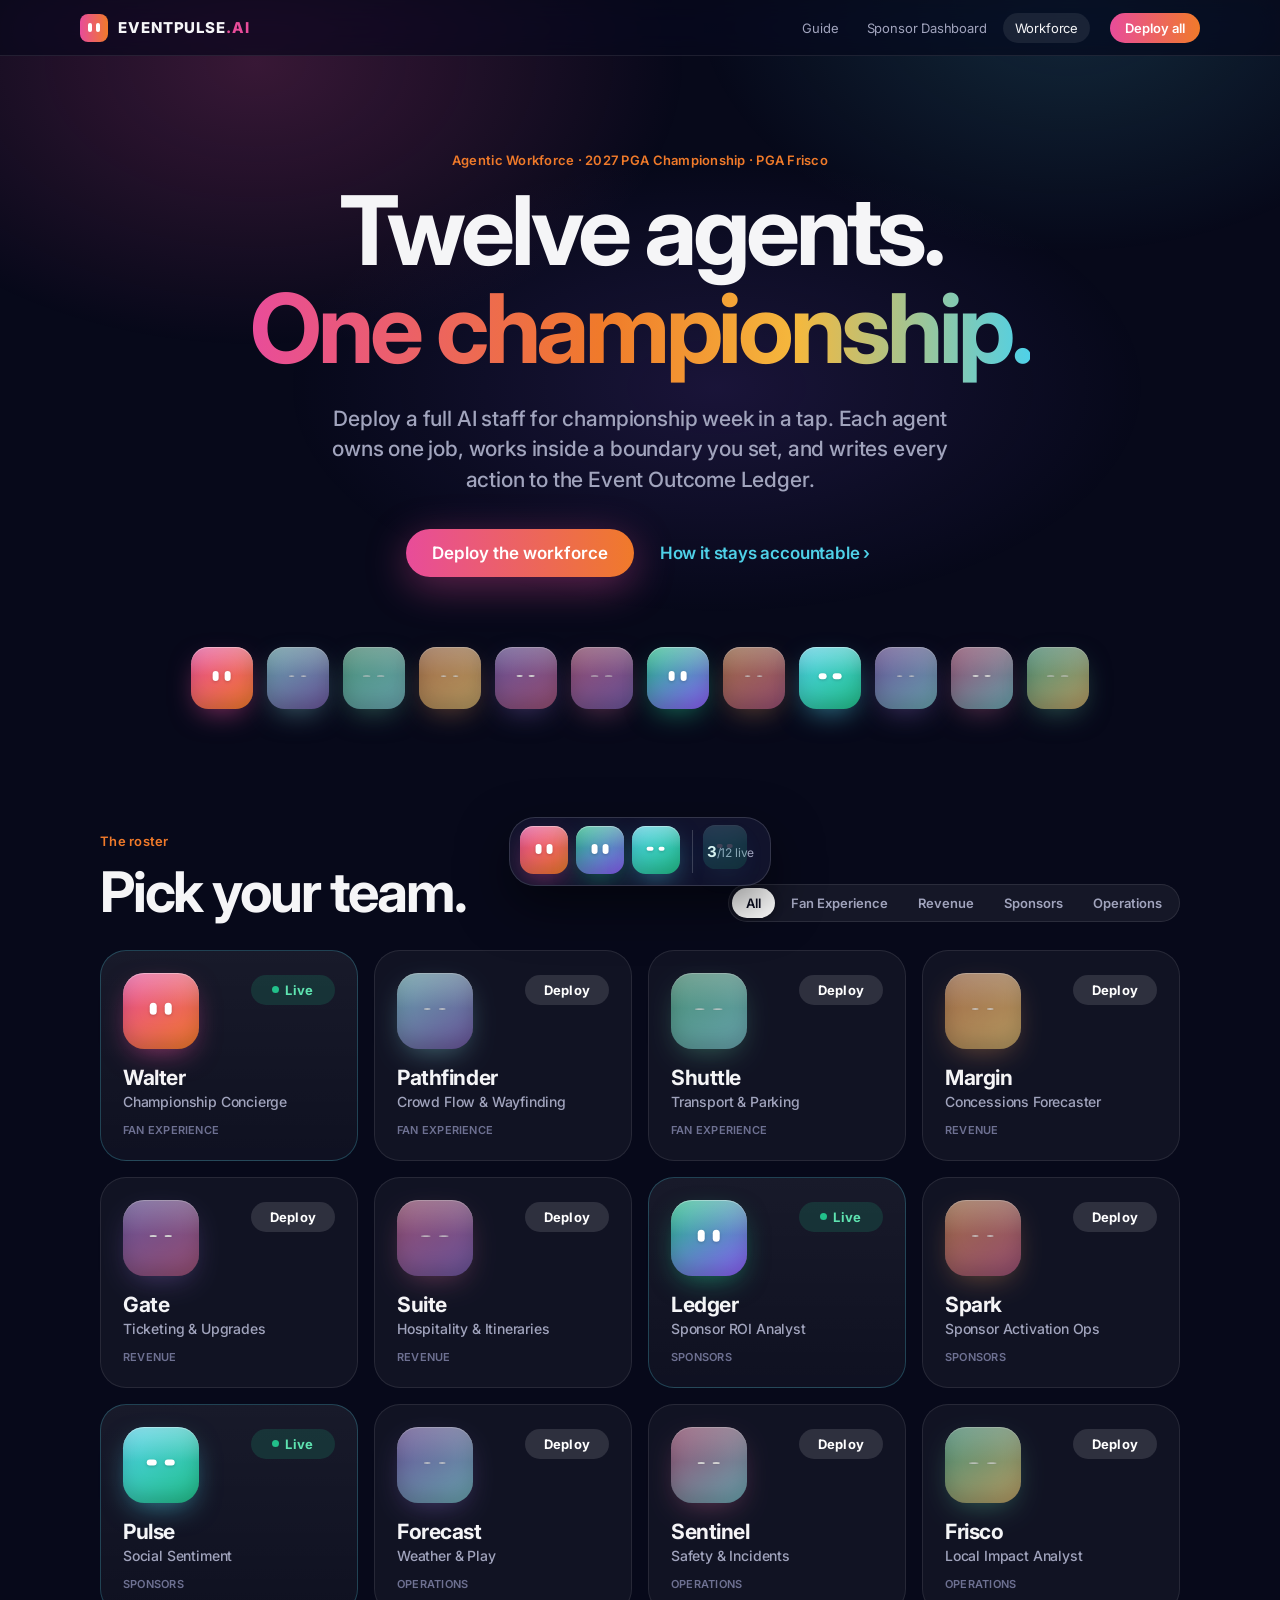
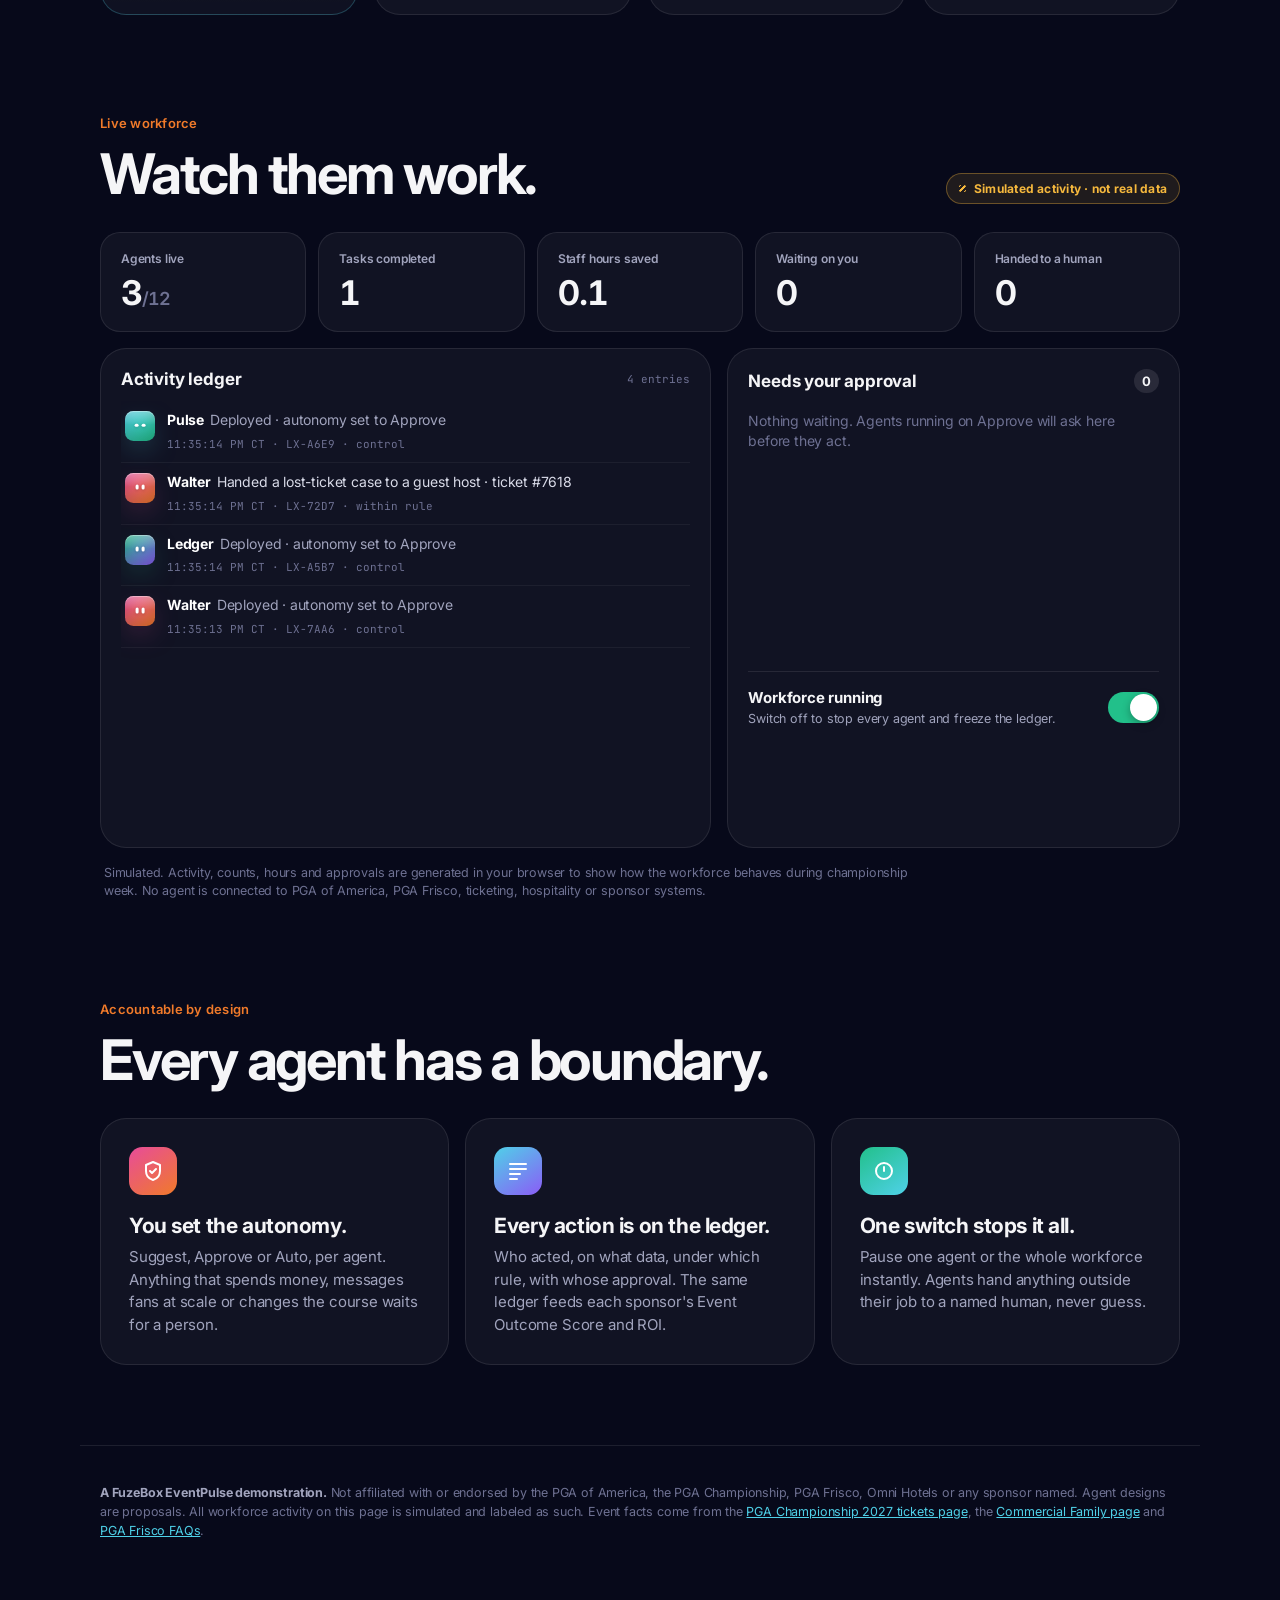
==== agents/index.html @ fa2bafbe "Add Agentic Workforce page: deployable squircle agents, live ledger, approvals and kill switch Co-au" ====
<!doctype html>
<html lang="en">
<head>
<meta charset="utf-8">
<meta name="viewport" content="width=device-width, initial-scale=1, viewport-fit=cover">
<title>Agentic Workforce · EventPulse · 2027 PGA Championship</title>
<meta name="description" content="Deploy the EventPulse agentic workforce for the 2027 PGA Championship at PGA Frisco: twelve AI agents across fan experience, revenue, sponsors and operations, each with a human-approval boundary and a ledger entry for every action.">
<meta name="theme-color" content="#07091a">
<link rel="preconnect" href="https://fonts.googleapis.com">
<link rel="preconnect" href="https://fonts.gstatic.com" crossorigin>
<link href="https://fonts.googleapis.com/css2?family=Inter:wght@400;500;600;700;800&family=JetBrains+Mono:wght@500;700&display=swap" rel="stylesheet">
<link rel="icon" href="data:image/svg+xml,<svg xmlns='http://www.w3.org/2000/svg' viewBox='0 0 32 32'><defs><linearGradient id='g' x1='0' y1='0' x2='1' y2='1'><stop offset='0' stop-color='%23E84C9A'/><stop offset='1' stop-color='%23F07A2A'/></linearGradient></defs><rect width='32' height='32' rx='9' fill='url(%23g)'/><rect x='9' y='12' width='4' height='7' rx='2' fill='white'/><rect x='19' y='12' width='4' height='7' rx='2' fill='white'/></svg>">
<link rel="stylesheet" href="./agents.css">
</head>
<body>
<header class="nav">
  <a class="brand" href="../#home" aria-label="EventPulse home"><span class="bmark"><i></i><i></i></span><b>EVENTPULSE<em>.AI</em></b></a>
  <nav class="links" aria-label="Site">
    <a href="../#home">Guide</a>
    <a href="../dashboard/">Sponsor Dashboard</a>
    <a href="./" class="on" aria-current="page">Workforce</a>
  </nav>
  <button class="nav-cta" id="navDeploy">Deploy all</button>
</header>

<main>
  <section class="hero">
    <p class="eyebrow">Agentic Workforce · 2027 PGA Championship · PGA Frisco</p>
    <h1>Twelve agents.<br><span class="grad">One championship.</span></h1>
    <p class="lede">Deploy a full AI staff for championship week in a tap. Each agent owns one job, works inside a boundary you set, and writes every action to the Event Outcome Ledger.</p>
    <div class="cta">
      <button class="btn primary" id="deployAll">Deploy the workforce</button>
      <a class="btn link" href="#how">How it stays accountable ›</a>
    </div>
    <div class="parade" id="parade" aria-hidden="true"></div>
  </section>

  <section class="sec" id="roster">
    <div class="sec-h">
      <div><p class="eyebrow">The roster</p><h2>Pick your team.</h2></div>
      <div class="seg" id="teams" role="tablist" aria-label="Filter by team"></div>
    </div>
    <div class="grid" id="grid"></div>
  </section>

  <section class="sec" id="live">
    <div class="sec-h">
      <div><p class="eyebrow">Live workforce</p><h2>Watch them work.</h2></div>
      <div class="simtag"><i></i>Simulated activity · not real data</div>
    </div>
    <div class="stats" id="stats"></div>
    <div class="live-grid">
      <div class="panel feed-p">
        <div class="p-h"><h3>Activity ledger</h3><span class="mono" id="feedCount">0 entries</span></div>
        <ol class="feed" id="feed"></ol>
      </div>
      <div class="panel appr-p">
        <div class="p-h"><h3>Needs your approval</h3><span class="badge" id="apprN">0</span></div>
        <div class="appr" id="appr"><p class="empty">Nothing waiting. Agents running on Approve will ask here before they act.</p></div>
        <div class="kill"><div><b id="killT">Workforce running</b><span id="killS">Switch off to stop every agent and freeze the ledger.</span></div><button class="switch on" id="kill" role="switch" aria-checked="true" aria-label="Workforce running"><i></i></button></div>
      </div>
    </div>
    <p class="fine">Simulated. Activity, counts, hours and approvals are generated in your browser to show how the workforce behaves during championship week. No agent is connected to PGA of America, PGA Frisco, ticketing, hospitality or sponsor systems.</p>
  </section>

  <section class="sec" id="how">
    <div class="sec-h"><div><p class="eyebrow">Accountable by design</p><h2>Every agent has a boundary.</h2></div></div>
    <div class="pillars">
      <div class="pillar"><span class="pi g1"><svg viewBox="0 0 24 24"><path d="M12 3l7 3v6c0 4.5-3 7.8-7 9-4-1.2-7-4.5-7-9V6l7-3z"/><path d="M9 12l2 2 4-4"/></svg></span><h3>You set the autonomy.</h3><p>Suggest, Approve or Auto, per agent. Anything that spends money, messages fans at scale or changes the course waits for a person.</p></div>
      <div class="pillar"><span class="pi g2"><svg viewBox="0 0 24 24"><path d="M4 5h16M4 10h16M4 15h10M4 20h7"/></svg></span><h3>Every action is on the ledger.</h3><p>Who acted, on what data, under which rule, with whose approval. The same ledger feeds each sponsor's Event Outcome Score and ROI.</p></div>
      <div class="pillar"><span class="pi g3"><svg viewBox="0 0 24 24"><circle cx="12" cy="12" r="8"/><path d="M12 8v4"/></svg></span><h3>One switch stops it all.</h3><p>Pause one agent or the whole workforce instantly. Agents hand anything outside their job to a named human, never guess.</p></div>
    </div>
  </section>
</main>

<div class="dock-wrap" aria-label="Live agents"><div class="dock" id="dock"><span class="dock-empty">Deployed agents appear here</span></div></div>

<div class="sheet-bg" id="sheetBg" hidden></div>
<div class="sheet" id="sheet" role="dialog" aria-modal="true" aria-labelledby="shName" hidden></div>
<div class="toast" id="toast" role="status" aria-live="polite"></div>

<footer class="foot">
  <p><b>A FuzeBox EventPulse demonstration.</b> Not affiliated with or endorsed by the PGA of America, the PGA Championship, PGA Frisco, Omni Hotels or any sponsor named. Agent designs are proposals. All workforce activity on this page is simulated and labeled as such. Event facts come from the <a href="https://www.pgachampionship.com/tickets-2027" target="_blank" rel="noopener">PGA Championship 2027 tickets page</a>, the <a href="https://www.pgachampionship.com/commercial-family" target="_blank" rel="noopener">Commercial Family page</a> and <a href="https://www.pgafrisco.com/faqs/" target="_blank" rel="noopener">PGA Frisco FAQs</a>.</p>
</footer>

<script src="../data.js"></script>
<script src="../dashboard/dash-data.js"></script>
<script src="./agents.js"></script>
</body>
</html>
---- agents/agents.css ----
:root{--bg:#07091a;--bg2:#0d1028;--card:rgba(255,255,255,.045);--line:rgba(255,255,255,.09);--ink:#f5f5f7;--mute:#a1a4bd;--dim:#6e7192;
--pink:#E84C9A;--org:#F07A2A;--cy:#4FD1E8;--pu:#8B5CF6;--gr:#22C08A;--am:#F5B83D;--grad:linear-gradient(90deg,#E84C9A,#F07A2A);
--font:-apple-system,BlinkMacSystemFont,"SF Pro Display","SF Pro Text",Inter,system-ui,sans-serif;--ease:cubic-bezier(.22,1,.36,1)}
*{box-sizing:border-box}html{scroll-behavior:smooth;-webkit-text-size-adjust:100%}
body{margin:0;background:var(--bg);color:var(--ink);font-family:var(--font);-webkit-font-smoothing:antialiased;letter-spacing:-.011em;padding-bottom:120px;overflow-x:hidden}
body::before{content:"";position:fixed;inset:-20% -10% auto;height:90vh;background:radial-gradient(40% 50% at 25% 30%,rgba(232,76,154,.22),transparent 70%),radial-gradient(35% 45% at 78% 22%,rgba(79,209,232,.16),transparent 70%),radial-gradient(40% 40% at 55% 70%,rgba(139,92,246,.14),transparent 70%);pointer-events:none;z-index:-1}
a{color:var(--cy)}button{font-family:inherit}
.mono{font-family:"JetBrains Mono",ui-monospace,monospace;font-size:11px;color:var(--dim);letter-spacing:0}

/* nav */
.nav{position:sticky;top:0;z-index:30;display:flex;align-items:center;gap:20px;height:56px;padding:0 max(20px,calc((100vw - 1120px)/2));background:rgba(7,9,26,.72);backdrop-filter:saturate(180%) blur(20px);-webkit-backdrop-filter:saturate(180%) blur(20px);border-bottom:1px solid var(--line)}
.brand{display:flex;align-items:center;gap:10px;text-decoration:none;color:var(--ink)}.brand b{font-weight:800;font-size:15px;letter-spacing:.06em}.brand em{font-style:normal;color:var(--pink)}
.bmark{width:28px;height:28px;border-radius:8px;background:var(--grad);display:flex;gap:4px;align-items:center;justify-content:center}.bmark i{width:4px;height:9px;border-radius:2px;background:#fff}
.links{display:flex;gap:4px;margin-left:auto}.links a{color:var(--mute);text-decoration:none;font-size:13px;padding:7px 12px;border-radius:999px;transition:color .2s}.links a:hover{color:var(--ink)}.links a.on{color:var(--ink);background:rgba(255,255,255,.08)}
.nav-cta{background:var(--grad);color:#fff;border:0;border-radius:999px;padding:7px 15px;font-size:13px;font-weight:600;cursor:pointer}

/* hero */
.hero{max-width:1120px;margin:0 auto;padding:96px 20px 40px;text-align:center}
.eyebrow{margin:0 0 14px;color:var(--org);font-size:13px;font-weight:600;letter-spacing:.02em}
h1{margin:0;font-size:clamp(46px,8.4vw,96px);line-height:1.02;font-weight:700;letter-spacing:-.045em}
.grad{background:linear-gradient(90deg,#E84C9A 0%,#F07A2A 45%,#F5B83D 70%,#4FD1E8 100%);-webkit-background-clip:text;background-clip:text;color:transparent}
.lede{max-width:640px;margin:26px auto 0;font-size:clamp(17px,2vw,21px);line-height:1.45;color:var(--mute);font-weight:500}
.cta{display:flex;gap:22px;justify-content:center;align-items:center;margin-top:34px;flex-wrap:wrap}
.btn{border:0;cursor:pointer;font-size:17px;font-weight:600;text-decoration:none;border-radius:999px;padding:14px 26px;transition:transform .2s var(--ease),box-shadow .2s}
.btn.primary{background:var(--grad);color:#fff;box-shadow:0 10px 40px rgba(232,76,154,.4)}.btn.primary:hover{transform:scale(1.03)}
.btn.link{background:none;color:var(--cy);padding:14px 4px}
.parade{display:flex;justify-content:center;gap:14px;margin:70px auto 0;flex-wrap:wrap;max-width:940px}
.pp{animation:bob 5s var(--ease) infinite;animation-delay:calc(var(--i)*-.42s)}.pp .av{width:62px;height:62px}
@keyframes bob{0%,100%{transform:translateY(0)}50%{transform:translateY(-9px)}}

/* avatar (squircle face) */
.av{--a:#E84C9A;--b:#F07A2A;position:relative;display:inline-block;flex:none;width:76px;height:76px;border-radius:28%;background:linear-gradient(145deg,var(--a),var(--b));box-shadow:inset 0 1px 0 rgba(255,255,255,.35),inset 0 -8px 18px rgba(0,0,0,.18),0 10px 28px -8px color-mix(in srgb,var(--a) 60%,transparent);transition:filter .4s,transform .3s var(--ease)}
.av .gl{position:absolute;inset:0;border-radius:inherit;background:linear-gradient(180deg,rgba(255,255,255,.32),rgba(255,255,255,0) 46%);pointer-events:none}
.av .eyes{position:absolute;left:50%;top:47%;transform:translate(-50%,-50%);display:flex;gap:18%;width:56%;justify-content:center}
.av .eyes i{display:block;width:17%;min-width:6px;aspect-ratio:1/1.7;background:#fff;border-radius:999px;box-shadow:0 1px 3px rgba(0,0,0,.18);transition:transform .35s var(--ease)}
.av.e-r .eyes i{aspect-ratio:1/1.15}.av.e-w .eyes i{aspect-ratio:1.5/1;width:24%}
.av.sleep{filter:saturate(.55) brightness(.82)}.av.sleep .eyes i{transform:scaleY(.18)}
.av.live .eyes{animation:look 7s ease-in-out infinite}.av.live .eyes i{animation:blink 4.6s infinite}
.av.live::after{content:"";position:absolute;inset:-5px;border-radius:32%;border:2px solid var(--a);opacity:0;animation:ring 2.6s ease-out infinite}
@keyframes blink{0%,46%,50%,100%{transform:scaleY(1)}48%{transform:scaleY(.1)}}
@keyframes look{0%,18%,100%{transform:translate(-50%,-50%)}24%,40%{transform:translate(-62%,-52%)}48%,64%{transform:translate(-38%,-52%)}70%,90%{transform:translate(-50%,-44%)}}
@keyframes ring{0%{opacity:.7;transform:scale(.96)}100%{opacity:0;transform:scale(1.18)}}
.av.busy{animation:hop .5s var(--ease)}@keyframes hop{40%{transform:translateY(-6px) scale(1.06)}}
.av.mini{width:30px;height:30px}.av.mini::after{display:none}.av.mini .eyes i{min-width:3px}
.av.big{width:96px;height:96px}
.flyer{position:fixed;z-index:60;transition:all .7s var(--ease);pointer-events:none}
body.paused .av.live .eyes,body.paused .av.live .eyes i{animation-play-state:paused}body.paused .av.live::after{display:none}

/* sections */
.sec{max-width:1120px;margin:0 auto;padding:80px 20px 20px}
.sec-h{display:flex;justify-content:space-between;align-items:flex-end;gap:20px;flex-wrap:wrap;margin-bottom:28px}
h2{margin:0;font-size:clamp(34px,5vw,56px);font-weight:700;letter-spacing:-.04em;line-height:1.05}
.seg{display:inline-flex;background:rgba(255,255,255,.06);border:1px solid var(--line);border-radius:999px;padding:3px;gap:2px;overflow-x:auto;max-width:100%;scrollbar-width:none}
.seg button{border:0;background:none;color:var(--mute);font-size:13px;font-weight:600;padding:7px 14px;border-radius:999px;cursor:pointer;white-space:nowrap;transition:all .25s var(--ease)}
.seg button[aria-selected=true]{background:#fff;color:#0b0d20;box-shadow:0 2px 8px rgba(0,0,0,.3)}

/* roster grid */
.grid{display:grid;grid-template-columns:repeat(auto-fill,minmax(250px,1fr));gap:16px}
.card{position:relative;display:flex;flex-direction:column;gap:16px;padding:22px;border-radius:26px;background:var(--card);border:1px solid var(--line);cursor:pointer;transition:transform .35s var(--ease),background .3s,border-color .3s;outline:none}
.card:hover,.card:focus-visible{transform:translateY(-4px) scale(1.01);background:rgba(255,255,255,.07);border-color:rgba(255,255,255,.16)}
.card.is-live{background:linear-gradient(180deg,rgba(255,255,255,.07),rgba(255,255,255,.035));border-color:rgba(79,209,232,.25)}
.c-t h3{margin:0;font-size:21px;font-weight:700;letter-spacing:-.02em}.c-t p{margin:3px 0 8px;color:var(--mute);font-size:14px;font-weight:500}
.team{display:inline-block;font-size:11px;font-weight:600;color:var(--dim);letter-spacing:.02em;text-transform:uppercase}
.get{position:absolute;top:24px;right:22px;min-width:84px;height:30px;padding:0 15px;border:0;border-radius:999px;background:rgba(255,255,255,.12);color:#fff;font-size:13px;font-weight:700;letter-spacing:.02em;cursor:pointer;display:inline-flex;align-items:center;justify-content:center;gap:6px;transition:background .25s,transform .2s}
.get:hover{background:rgba(255,255,255,.2)}.get:active{transform:scale(.95)}
.get.on{background:rgba(34,192,138,.16);color:#5ee3b0}
.get .ld{width:7px;height:7px;border-radius:50%;background:#22C08A;box-shadow:0 0 0 0 rgba(34,192,138,.6);animation:pulse 1.8s infinite}
@keyframes pulse{70%{box-shadow:0 0 0 7px rgba(34,192,138,0)}100%{box-shadow:0 0 0 0 rgba(34,192,138,0)}}
.get.loading{min-width:30px;width:30px;padding:0;background:none}
.ring{width:30px;height:30px;transform:rotate(-90deg)}.ring circle{fill:none;stroke:rgba(255,255,255,.18);stroke-width:3}
.ring .pr{stroke:var(--cy);stroke-dasharray:94.2;stroke-dashoffset:94.2;stroke-linecap:round;animation:fill .85s var(--ease) forwards}@keyframes fill{to{stroke-dashoffset:0}}
.get.big{position:static;height:36px;font-size:14px;margin-left:auto;align-self:center}

/* live */
.simtag{display:inline-flex;align-items:center;gap:8px;font-size:12px;font-weight:700;color:#F5B83D;background:rgba(245,184,61,.1);border:1px solid rgba(245,184,61,.35);padding:7px 12px;border-radius:999px;letter-spacing:.02em}
.simtag i{width:7px;height:7px;border-radius:2px;background:repeating-linear-gradient(135deg,#F5B83D 0 2px,transparent 2px 4px)}.simtag.sm{font-size:10.5px;padding:4px 9px}
.stats{display:grid;grid-template-columns:repeat(5,1fr);gap:12px;margin-bottom:16px}
.stat{padding:18px 20px;border-radius:20px;background:var(--card);border:1px solid var(--line)}
.stat span{display:block;font-size:12px;color:var(--mute);font-weight:600}.stat b{display:block;margin-top:6px;font-size:34px;font-weight:700;letter-spacing:-.03em;font-variant-numeric:tabular-nums}.stat small{font-size:18px;color:var(--dim);font-weight:600}
.stat.hot{border-color:rgba(232,76,154,.45);background:rgba(232,76,154,.08)}.stat.hot b{color:var(--pink)}
.live-grid{display:grid;grid-template-columns:1.35fr 1fr;gap:16px}
.panel{border-radius:26px;background:var(--card);border:1px solid var(--line);padding:20px 20px 16px;min-width:0}
.p-h{display:flex;justify-content:space-between;align-items:center;margin-bottom:12px}.p-h h3{margin:0;font-size:17px;font-weight:700}
.feed{list-style:none;margin:0;padding:0;height:430px;overflow:hidden;-webkit-mask-image:linear-gradient(180deg,#000 75%,transparent)}
.fi{display:flex;gap:12px;align-items:flex-start;padding:10px 4px;border-bottom:1px solid rgba(255,255,255,.05);animation:in .5s var(--ease)}
.fi p{margin:0 0 2px;font-size:14px;line-height:1.35;color:#d9dbe8}.fi p b{color:#fff;margin-right:2px}
.fi.ok .mono{color:#5ee3b0}.fi.no .mono{color:#ff8aa8}.fi.esc .mono{color:#F5B83D}.fi.auto .mono{color:var(--cy)}.fi.sys p{color:var(--mute)}
@keyframes in{from{opacity:0;transform:translateY(-8px)}}
.badge{min-width:24px;height:24px;padding:0 8px;border-radius:999px;background:rgba(255,255,255,.1);font-size:13px;font-weight:700;display:inline-flex;align-items:center;justify-content:center}.badge.hot{background:var(--pink)}
.appr{display:flex;flex-direction:column;gap:10px;min-height:250px}
.empty{color:var(--dim);font-size:14px;line-height:1.45;margin:6px 0}
.ap{display:grid;grid-template-columns:auto 1fr;gap:4px 12px;padding:14px;border-radius:18px;background:rgba(255,255,255,.06);border:1px solid rgba(255,255,255,.08);animation:in .45s var(--ease);transition:opacity .25s,transform .25s}
.ap.gone{opacity:0;transform:scale(.96)}
.ap-t b{font-size:12px;color:var(--mute);font-weight:600}.ap-t p{margin:2px 0;font-size:15px;font-weight:600;line-height:1.3}.ap-t span{font-size:12px;color:var(--dim)}
.ap-b{grid-column:2;display:flex;gap:8px;margin-top:8px}
.ap-b button{flex:1;border:0;border-radius:12px;height:36px;font-size:14px;font-weight:600;cursor:pointer}
.ap-b .no{background:rgba(255,255,255,.08);color:var(--ink)}.ap-b .ok{background:var(--grad);color:#fff}
.kill{display:flex;align-items:center;justify-content:space-between;gap:14px;margin-top:16px;padding-top:16px;border-top:1px solid var(--line)}
.kill b{display:block;font-size:15px}.kill span{font-size:12.5px;color:var(--mute)}
.switch{flex:none;width:51px;height:31px;border-radius:999px;border:0;background:rgba(255,255,255,.18);position:relative;cursor:pointer;transition:background .3s}
.switch i{position:absolute;top:2px;left:2px;width:27px;height:27px;border-radius:50%;background:#fff;box-shadow:0 3px 8px rgba(0,0,0,.3);transition:transform .3s var(--ease)}
.switch.on{background:#22C08A}.switch.on i{transform:translateX(20px)}
.fine{color:var(--dim);font-size:12.5px;line-height:1.5;margin:16px 4px 0;max-width:820px}

/* pillars */
.pillars{display:grid;grid-template-columns:repeat(3,1fr);gap:16px}
.pillar{padding:28px;border-radius:26px;background:var(--card);border:1px solid var(--line)}
.pillar h3{margin:18px 0 8px;font-size:21px;letter-spacing:-.02em}.pillar p{margin:0;color:var(--mute);font-size:15px;line-height:1.5}
.pi{width:48px;height:48px;border-radius:28%;display:grid;place-items:center}.pi svg{width:24px;height:24px;fill:none;stroke:#fff;stroke-width:2;stroke-linecap:round;stroke-linejoin:round}
.pi.g1{background:linear-gradient(145deg,#E84C9A,#F07A2A)}.pi.g2{background:linear-gradient(145deg,#4FD1E8,#8B5CF6)}.pi.g3{background:linear-gradient(145deg,#22C08A,#4FD1E8)}

/* dock */
.dock-wrap{position:fixed;left:0;right:0;bottom:max(14px,env(safe-area-inset-bottom));z-index:40;display:flex;justify-content:center;pointer-events:none;padding:0 12px}
.dock{pointer-events:auto;display:flex;align-items:flex-end;gap:8px;padding:8px 10px;border-radius:26px;background:rgba(28,30,56,.55);backdrop-filter:saturate(180%) blur(24px);-webkit-backdrop-filter:saturate(180%) blur(24px);border:1px solid rgba(255,255,255,.14);box-shadow:0 20px 50px rgba(0,0,0,.5);max-width:100%;overflow-x:auto;scrollbar-width:none;min-height:66px}
.dock-empty{color:var(--dim);font-size:13px;padding:14px 16px}
.dk{position:relative;border:0;background:none;padding:0;cursor:pointer;transition:transform .25s var(--ease);flex:none}
.dk .av{width:48px;height:48px}.dk .av::after{inset:-3px}
.dk:hover{transform:translateY(-8px) scale(1.18)}
.dl{position:absolute;bottom:calc(100% + 12px);left:50%;transform:translateX(-50%);background:rgba(28,30,56,.9);color:#fff;font-size:12px;font-weight:600;padding:4px 9px;border-radius:7px;white-space:nowrap;opacity:0;pointer-events:none;transition:opacity .15s}
.dk:hover .dl{opacity:1}
.dsep{width:1px;align-self:stretch;margin:4px 4px;background:rgba(255,255,255,.18);flex:none}
.dcount{font-size:12px;color:var(--mute);white-space:nowrap;align-self:center;padding:0 6px 0 2px;flex:none}.dcount b{color:#fff;font-size:15px}

/* sheet */
.sheet-bg{position:fixed;inset:0;z-index:70;background:rgba(0,0,0,.5);backdrop-filter:blur(6px);-webkit-backdrop-filter:blur(6px);opacity:0;transition:opacity .28s}.sheet-bg.open{opacity:1}
.sheet{position:fixed;z-index:80;left:50%;top:50%;width:min(620px,calc(100vw - 32px));max-height:calc(100vh - 48px);overflow:auto;transform:translate(-50%,-46%) scale(.97);opacity:0;transition:transform .35s var(--ease),opacity .28s;background:#14172f;border:1px solid rgba(255,255,255,.12);border-radius:30px;padding:28px;box-shadow:0 40px 100px rgba(0,0,0,.6)}
.sheet.open{transform:translate(-50%,-50%) scale(1);opacity:1}
.x{position:absolute;top:16px;right:16px;width:32px;height:32px;border-radius:50%;border:0;background:rgba(255,255,255,.1);color:#fff;font-size:20px;line-height:1;cursor:pointer}
.sh-top{display:flex;gap:18px;align-items:center;padding-right:36px}.sh-top h2{font-size:34px;margin:2px 0}.sh-top p{margin:0;color:var(--mute);font-size:15px;font-weight:500}
.sh-m{font-size:17px;line-height:1.45;margin:20px 0;color:#e6e7f1}
.sh-auto{display:flex;flex-wrap:wrap;align-items:center;gap:10px 14px;padding:14px 16px;border-radius:18px;background:rgba(255,255,255,.05)}
.sh-auto>span{font-size:13px;font-weight:700}.sh-auto em{flex-basis:100%;font-style:normal;font-size:13px;color:var(--mute)}
.seg.sm button{font-size:12.5px;padding:6px 13px}
.sh-cols{display:grid;grid-template-columns:1fr 1fr;gap:16px;margin:18px 0}
h4{margin:0 0 8px;font-size:12px;text-transform:uppercase;letter-spacing:.06em;color:var(--dim)}
.sh-cols ul{margin:0;padding:0;list-style:none}.sh-cols li{font-size:14px;padding:6px 0;border-bottom:1px solid rgba(255,255,255,.06);color:#dcdeea}
.sh-g{display:flex;gap:12px;align-items:flex-start;padding:14px 16px;border-radius:18px;background:rgba(79,209,232,.08);border:1px solid rgba(79,209,232,.25)}
.sh-g svg{width:22px;height:22px;flex:none;fill:none;stroke:var(--cy);stroke-width:2}.sh-g b{font-size:13px}.sh-g p{margin:2px 0 0;font-size:14px;color:#d9eef3}
.sh-src{font-size:12.5px;color:var(--mute);margin:12px 2px 0}
.sh-live{margin-top:18px;padding:16px;border-radius:18px;background:rgba(0,0,0,.2)}
.sh-k{display:flex;gap:24px;margin-bottom:8px}.sh-k span{display:block;font-size:11px;color:var(--dim);font-weight:600}.sh-k b{font-size:20px}
.mini-log{list-style:none;margin:0;padding:0}.mini-log li{font-size:13px;padding:6px 0;border-top:1px solid rgba(255,255,255,.05);color:#d4d6e4;animation:in .4s var(--ease)}.mini-log .mono{margin-right:6px}

/* toast */
.toast{position:fixed;top:68px;left:50%;transform:translate(-50%,-20px);z-index:90;padding:10px 18px;border-radius:999px;background:rgba(28,30,56,.85);backdrop-filter:blur(20px);-webkit-backdrop-filter:blur(20px);border:1px solid rgba(255,255,255,.14);font-size:14px;font-weight:600;opacity:0;transition:all .35s var(--ease);pointer-events:none}
.toast.show{opacity:1;transform:translate(-50%,0)}.toast.hot{border-color:rgba(232,76,154,.6)}

.foot{max-width:1120px;margin:60px auto 0;padding:24px 20px;border-top:1px solid var(--line);color:var(--dim);font-size:12.5px;line-height:1.55}.foot b{color:var(--mute)}

@media (max-width:900px){.appr{min-height:90px}.stats{grid-template-columns:repeat(3,1fr)}.live-grid,.pillars{grid-template-columns:1fr}.feed{height:340px}}
@media (max-width:640px){
  .nav{gap:10px;padding:0 14px}.links a:not(.on){display:none}.brand b{font-size:13px}
  .hero{padding:64px 18px 24px}.parade{gap:10px;margin-top:46px}.pp .av{width:46px;height:46px}
  .sec{padding:56px 16px 10px}.grid{grid-template-columns:1fr 1fr;gap:10px}
  .card{padding:16px;gap:12px;border-radius:22px}.card .av{width:58px;height:58px}.c-t h3{font-size:17px}.c-t p{font-size:12.5px}
  .get{position:static;align-self:flex-start;min-width:76px}.get.loading{width:30px;min-width:30px}
  .stats{grid-template-columns:1fr 1fr}.stat:first-child{grid-column:1/-1}.stat b{font-size:28px}
  .sheet{top:auto;bottom:0;left:0;width:100%;max-height:88vh;border-radius:28px 28px 0 0;transform:translateY(100%);padding:24px 20px calc(24px + env(safe-area-inset-bottom))}.sheet.open{transform:translateY(0)}
  .sh-top{flex-wrap:wrap}.sh-top .av.big{width:72px;height:72px}.sh-top h2{font-size:28px}.get.big{margin-left:0}
  .sh-cols{grid-template-columns:1fr}.dk .av{width:42px;height:42px}
}
@media (prefers-reduced-motion:reduce){*{animation:none!important;transition:none!important}}
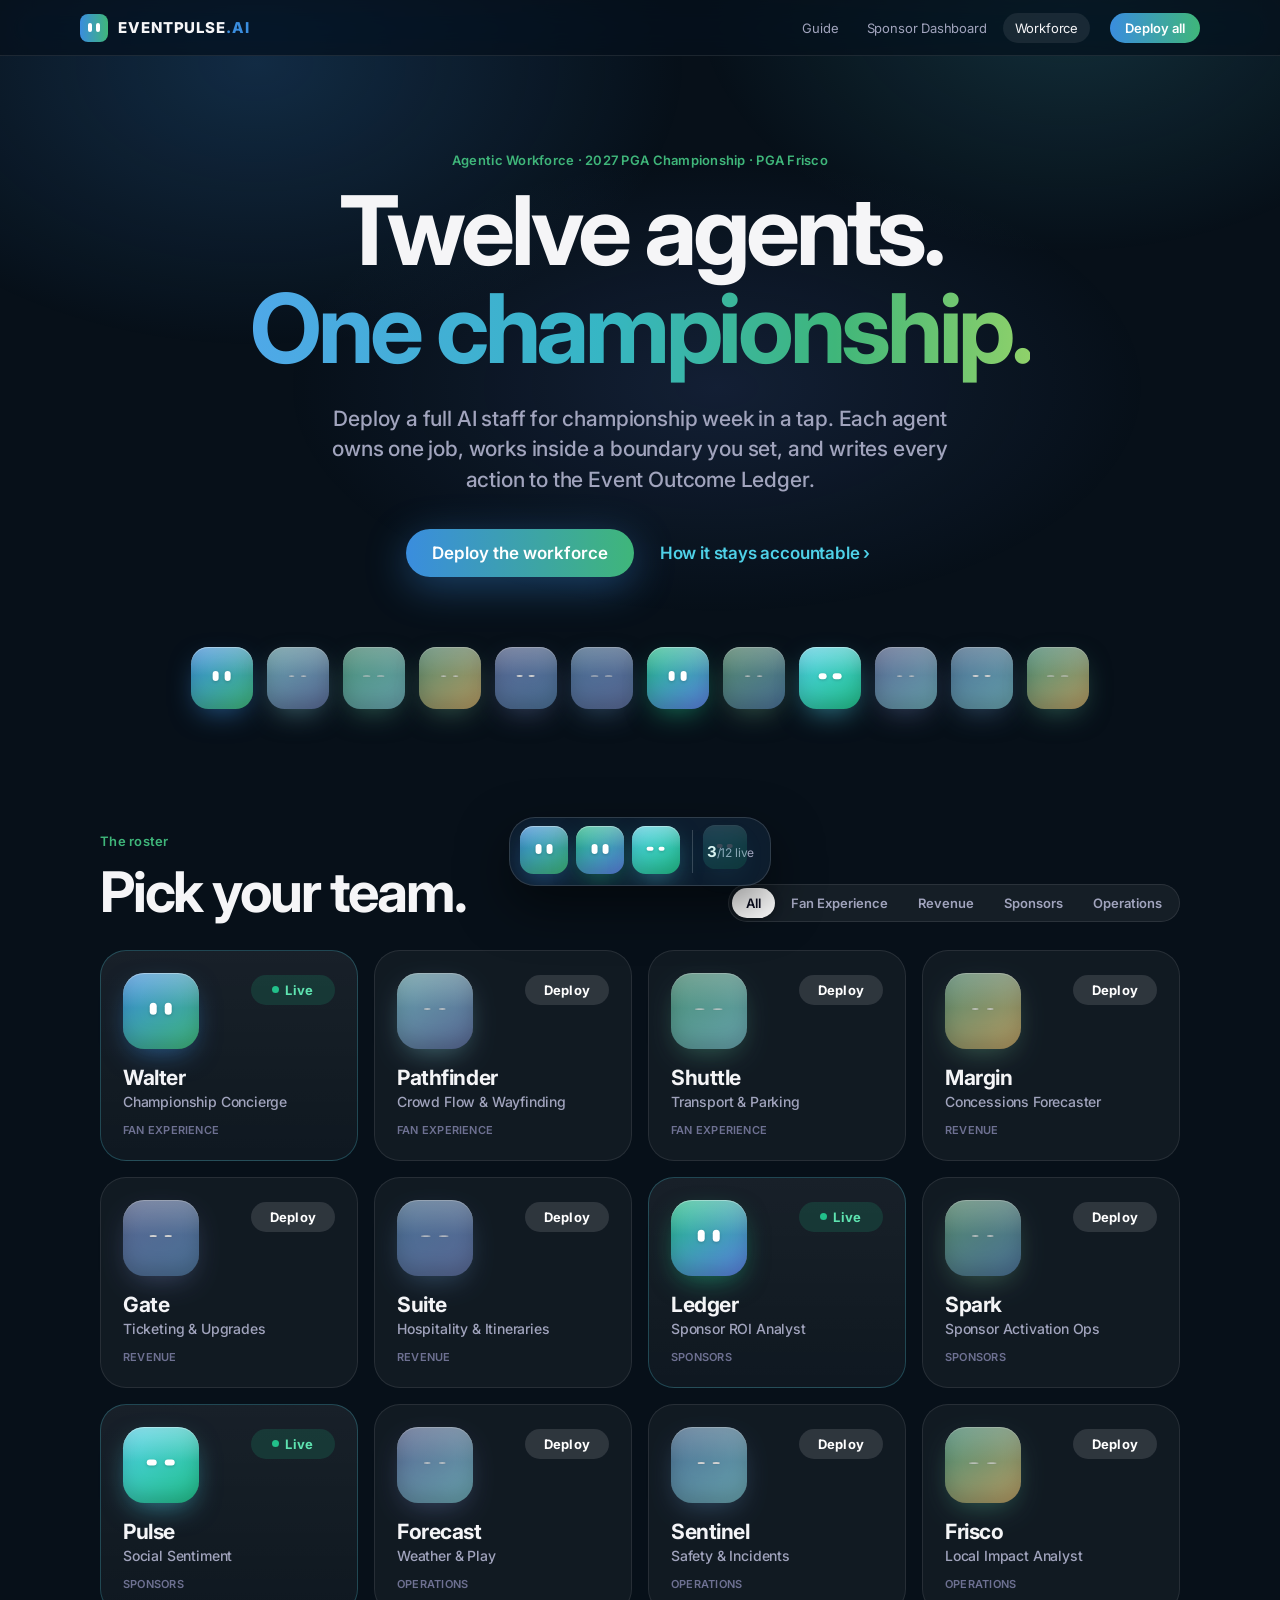
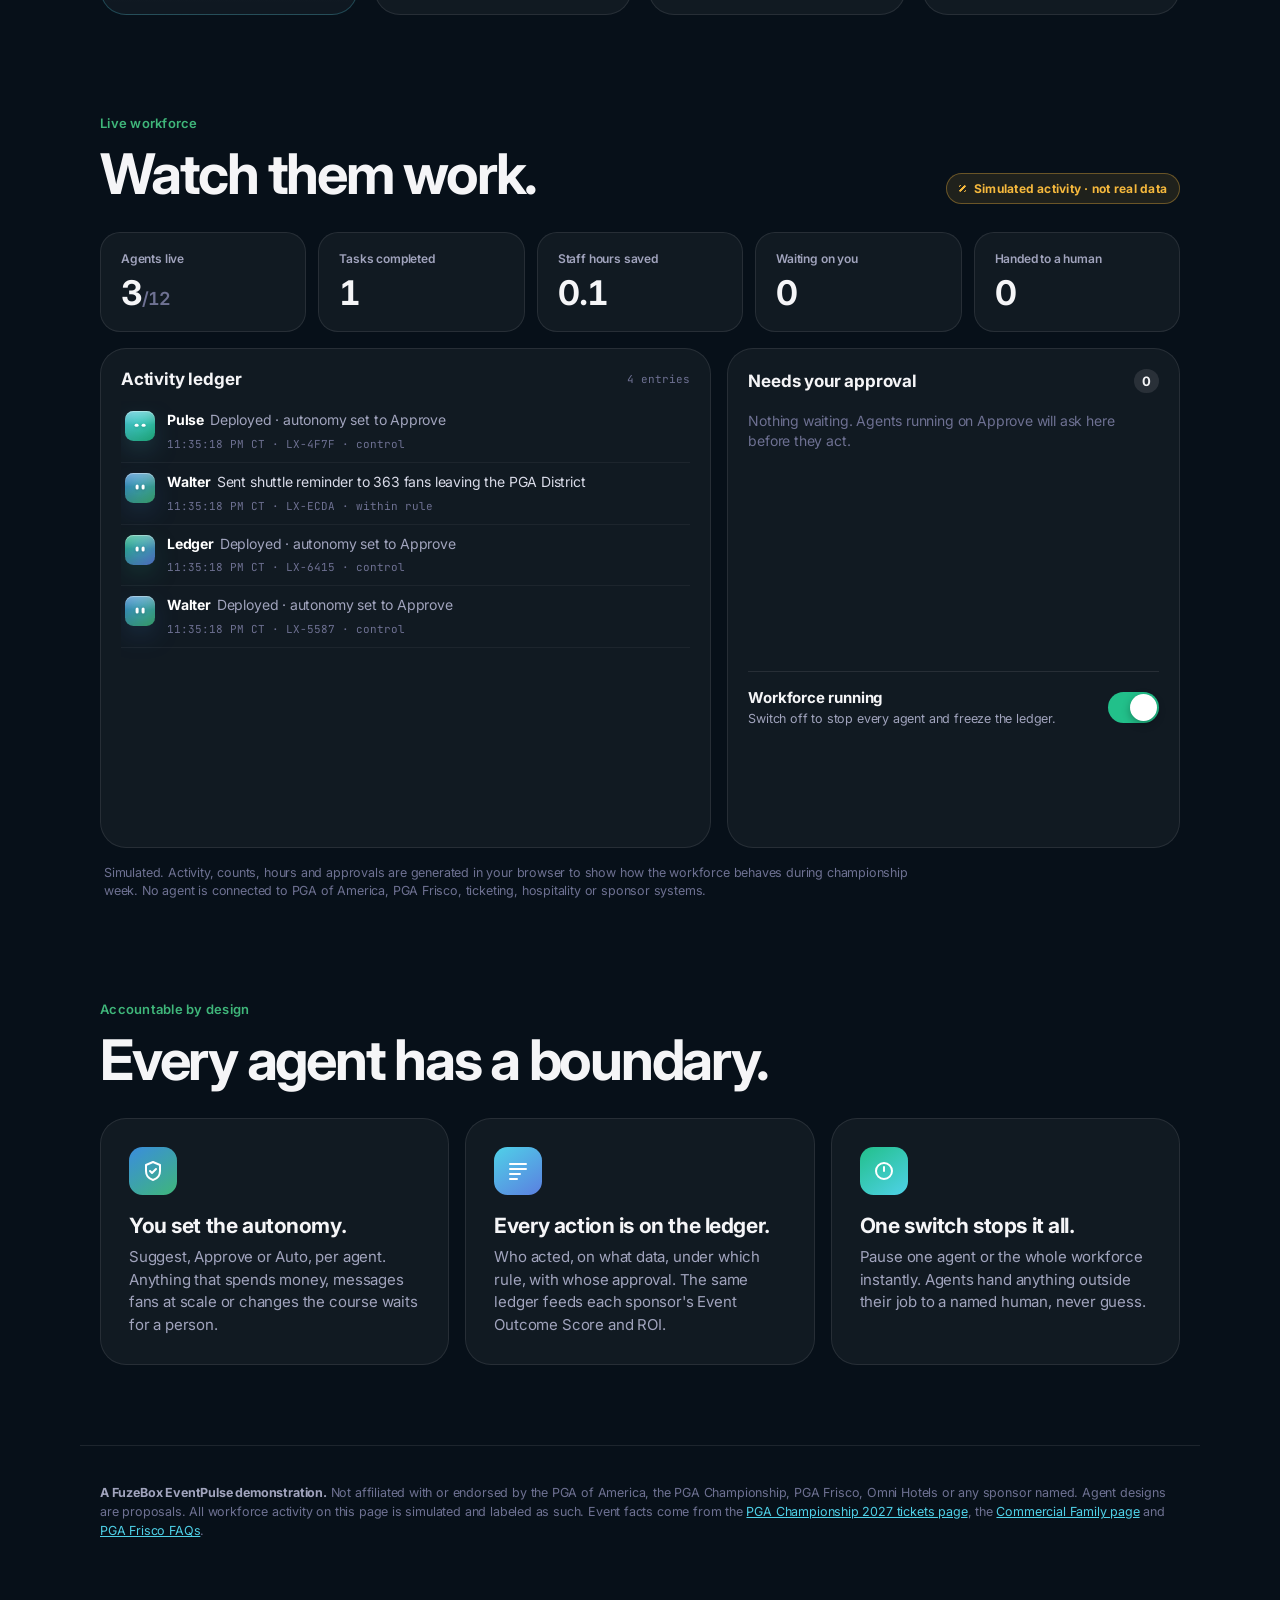
==== commit 3578996d: "Soften theme: blue-to-golf-green palette across guide, dashboard, agents and ROI pages Co-authored-b" ====
--- a/agents/index.html
+++ b/agents/index.html
@@ -5,11 +5,11 @@
 <meta name="viewport" content="width=device-width, initial-scale=1, viewport-fit=cover">
 <title>Agentic Workforce · EventPulse · 2027 PGA Championship</title>
 <meta name="description" content="Deploy the EventPulse agentic workforce for the 2027 PGA Championship at PGA Frisco: twelve AI agents across fan experience, revenue, sponsors and operations, each with a human-approval boundary and a ledger entry for every action.">
-<meta name="theme-color" content="#07091a">
+<meta name="theme-color" content="#071019">
 <link rel="preconnect" href="https://fonts.googleapis.com">
 <link rel="preconnect" href="https://fonts.gstatic.com" crossorigin>
 <link href="https://fonts.googleapis.com/css2?family=Inter:wght@400;500;600;700;800&family=JetBrains+Mono:wght@500;700&display=swap" rel="stylesheet">
-<link rel="icon" href="data:image/svg+xml,<svg xmlns='http://www.w3.org/2000/svg' viewBox='0 0 32 32'><defs><linearGradient id='g' x1='0' y1='0' x2='1' y2='1'><stop offset='0' stop-color='%23E84C9A'/><stop offset='1' stop-color='%23F07A2A'/></linearGradient></defs><rect width='32' height='32' rx='9' fill='url(%23g)'/><rect x='9' y='12' width='4' height='7' rx='2' fill='white'/><rect x='19' y='12' width='4' height='7' rx='2' fill='white'/></svg>">
+<link rel="icon" href="data:image/svg+xml,<svg xmlns='http://www.w3.org/2000/svg' viewBox='0 0 32 32'><defs><linearGradient id='g' x1='0' y1='0' x2='1' y2='1'><stop offset='0' stop-color='%233A8DDE'/><stop offset='1' stop-color='%233FB67A'/></linearGradient></defs><rect width='32' height='32' rx='9' fill='url(%23g)'/><rect x='9' y='12' width='4' height='7' rx='2' fill='white'/><rect x='19' y='12' width='4' height='7' rx='2' fill='white'/></svg>">
 <link rel="stylesheet" href="./agents.css">
 </head>
 <body>
--- a/agents/agents.css
+++ b/agents/agents.css
@@ -1,14 +1,14 @@
-:root{--bg:#07091a;--bg2:#0d1028;--card:rgba(255,255,255,.045);--line:rgba(255,255,255,.09);--ink:#f5f5f7;--mute:#a1a4bd;--dim:#6e7192;
---pink:#E84C9A;--org:#F07A2A;--cy:#4FD1E8;--pu:#8B5CF6;--gr:#22C08A;--am:#F5B83D;--grad:linear-gradient(90deg,#E84C9A,#F07A2A);
+:root{--bg:#071019;--bg2:#0c1a2c;--card:rgba(255,255,255,.045);--line:rgba(255,255,255,.09);--ink:#f5f5f7;--mute:#a1a4bd;--dim:#6e7192;
+--pink:#3A8DDE;--org:#3FB67A;--cy:#4FD1E8;--pu:#5B7FE0;--gr:#22C08A;--am:#F5B83D;--grad:linear-gradient(90deg,#3A8DDE,#3FB67A);
 --font:-apple-system,BlinkMacSystemFont,"SF Pro Display","SF Pro Text",Inter,system-ui,sans-serif;--ease:cubic-bezier(.22,1,.36,1)}
 *{box-sizing:border-box}html{scroll-behavior:smooth;-webkit-text-size-adjust:100%}
 body{margin:0;background:var(--bg);color:var(--ink);font-family:var(--font);-webkit-font-smoothing:antialiased;letter-spacing:-.011em;padding-bottom:120px;overflow-x:hidden}
-body::before{content:"";position:fixed;inset:-20% -10% auto;height:90vh;background:radial-gradient(40% 50% at 25% 30%,rgba(232,76,154,.22),transparent 70%),radial-gradient(35% 45% at 78% 22%,rgba(79,209,232,.16),transparent 70%),radial-gradient(40% 40% at 55% 70%,rgba(139,92,246,.14),transparent 70%);pointer-events:none;z-index:-1}
+body::before{content:"";position:fixed;inset:-20% -10% auto;height:90vh;background:radial-gradient(40% 50% at 25% 30%,rgba(58,141,222,.22),transparent 70%),radial-gradient(35% 45% at 78% 22%,rgba(79,209,232,.16),transparent 70%),radial-gradient(40% 40% at 55% 70%,rgba(91,127,224,.14),transparent 70%);pointer-events:none;z-index:-1}
 a{color:var(--cy)}button{font-family:inherit}
 .mono{font-family:"JetBrains Mono",ui-monospace,monospace;font-size:11px;color:var(--dim);letter-spacing:0}
 
 /* nav */
-.nav{position:sticky;top:0;z-index:30;display:flex;align-items:center;gap:20px;height:56px;padding:0 max(20px,calc((100vw - 1120px)/2));background:rgba(7,9,26,.72);backdrop-filter:saturate(180%) blur(20px);-webkit-backdrop-filter:saturate(180%) blur(20px);border-bottom:1px solid var(--line)}
+.nav{position:sticky;top:0;z-index:30;display:flex;align-items:center;gap:20px;height:56px;padding:0 max(20px,calc((100vw - 1120px)/2));background:rgba(7,16,25,.72);backdrop-filter:saturate(180%) blur(20px);-webkit-backdrop-filter:saturate(180%) blur(20px);border-bottom:1px solid var(--line)}
 .brand{display:flex;align-items:center;gap:10px;text-decoration:none;color:var(--ink)}.brand b{font-weight:800;font-size:15px;letter-spacing:.06em}.brand em{font-style:normal;color:var(--pink)}
 .bmark{width:28px;height:28px;border-radius:8px;background:var(--grad);display:flex;gap:4px;align-items:center;justify-content:center}.bmark i{width:4px;height:9px;border-radius:2px;background:#fff}
 .links{display:flex;gap:4px;margin-left:auto}.links a{color:var(--mute);text-decoration:none;font-size:13px;padding:7px 12px;border-radius:999px;transition:color .2s}.links a:hover{color:var(--ink)}.links a.on{color:var(--ink);background:rgba(255,255,255,.08)}
@@ -18,18 +18,18 @@
 .hero{max-width:1120px;margin:0 auto;padding:96px 20px 40px;text-align:center}
 .eyebrow{margin:0 0 14px;color:var(--org);font-size:13px;font-weight:600;letter-spacing:.02em}
 h1{margin:0;font-size:clamp(46px,8.4vw,96px);line-height:1.02;font-weight:700;letter-spacing:-.045em}
-.grad{background:linear-gradient(90deg,#E84C9A 0%,#F07A2A 45%,#F5B83D 70%,#4FD1E8 100%);-webkit-background-clip:text;background-clip:text;color:transparent}
+.grad{background:linear-gradient(90deg,#4FA8E8 0%,#36B6C4 45%,#3FB67A 75%,#8FD16A 100%);-webkit-background-clip:text;background-clip:text;color:transparent}
 .lede{max-width:640px;margin:26px auto 0;font-size:clamp(17px,2vw,21px);line-height:1.45;color:var(--mute);font-weight:500}
 .cta{display:flex;gap:22px;justify-content:center;align-items:center;margin-top:34px;flex-wrap:wrap}
 .btn{border:0;cursor:pointer;font-size:17px;font-weight:600;text-decoration:none;border-radius:999px;padding:14px 26px;transition:transform .2s var(--ease),box-shadow .2s}
-.btn.primary{background:var(--grad);color:#fff;box-shadow:0 10px 40px rgba(232,76,154,.4)}.btn.primary:hover{transform:scale(1.03)}
+.btn.primary{background:var(--grad);color:#fff;box-shadow:0 10px 40px rgba(58,141,222,.4)}.btn.primary:hover{transform:scale(1.03)}
 .btn.link{background:none;color:var(--cy);padding:14px 4px}
 .parade{display:flex;justify-content:center;gap:14px;margin:70px auto 0;flex-wrap:wrap;max-width:940px}
 .pp{animation:bob 5s var(--ease) infinite;animation-delay:calc(var(--i)*-.42s)}.pp .av{width:62px;height:62px}
 @keyframes bob{0%,100%{transform:translateY(0)}50%{transform:translateY(-9px)}}
 
 /* avatar (squircle face) */
-.av{--a:#E84C9A;--b:#F07A2A;position:relative;display:inline-block;flex:none;width:76px;height:76px;border-radius:28%;background:linear-gradient(145deg,var(--a),var(--b));box-shadow:inset 0 1px 0 rgba(255,255,255,.35),inset 0 -8px 18px rgba(0,0,0,.18),0 10px 28px -8px color-mix(in srgb,var(--a) 60%,transparent);transition:filter .4s,transform .3s var(--ease)}
+.av{--a:#3A8DDE;--b:#3FB67A;position:relative;display:inline-block;flex:none;width:76px;height:76px;border-radius:28%;background:linear-gradient(145deg,var(--a),var(--b));box-shadow:inset 0 1px 0 rgba(255,255,255,.35),inset 0 -8px 18px rgba(0,0,0,.18),0 10px 28px -8px color-mix(in srgb,var(--a) 60%,transparent);transition:filter .4s,transform .3s var(--ease)}
 .av .gl{position:absolute;inset:0;border-radius:inherit;background:linear-gradient(180deg,rgba(255,255,255,.32),rgba(255,255,255,0) 46%);pointer-events:none}
 .av .eyes{position:absolute;left:50%;top:47%;transform:translate(-50%,-50%);display:flex;gap:18%;width:56%;justify-content:center}
 .av .eyes i{display:block;width:17%;min-width:6px;aspect-ratio:1/1.7;background:#fff;border-radius:999px;box-shadow:0 1px 3px rgba(0,0,0,.18);transition:transform .35s var(--ease)}
@@ -77,7 +77,7 @@
 .stats{display:grid;grid-template-columns:repeat(5,1fr);gap:12px;margin-bottom:16px}
 .stat{padding:18px 20px;border-radius:20px;background:var(--card);border:1px solid var(--line)}
 .stat span{display:block;font-size:12px;color:var(--mute);font-weight:600}.stat b{display:block;margin-top:6px;font-size:34px;font-weight:700;letter-spacing:-.03em;font-variant-numeric:tabular-nums}.stat small{font-size:18px;color:var(--dim);font-weight:600}
-.stat.hot{border-color:rgba(232,76,154,.45);background:rgba(232,76,154,.08)}.stat.hot b{color:var(--pink)}
+.stat.hot{border-color:rgba(58,141,222,.45);background:rgba(58,141,222,.08)}.stat.hot b{color:var(--pink)}
 .live-grid{display:grid;grid-template-columns:1.35fr 1fr;gap:16px}
 .panel{border-radius:26px;background:var(--card);border:1px solid var(--line);padding:20px 20px 16px;min-width:0}
 .p-h{display:flex;justify-content:space-between;align-items:center;margin-bottom:12px}.p-h h3{margin:0;font-size:17px;font-weight:700}
@@ -107,23 +107,23 @@
 .pillar{padding:28px;border-radius:26px;background:var(--card);border:1px solid var(--line)}
 .pillar h3{margin:18px 0 8px;font-size:21px;letter-spacing:-.02em}.pillar p{margin:0;color:var(--mute);font-size:15px;line-height:1.5}
 .pi{width:48px;height:48px;border-radius:28%;display:grid;place-items:center}.pi svg{width:24px;height:24px;fill:none;stroke:#fff;stroke-width:2;stroke-linecap:round;stroke-linejoin:round}
-.pi.g1{background:linear-gradient(145deg,#E84C9A,#F07A2A)}.pi.g2{background:linear-gradient(145deg,#4FD1E8,#8B5CF6)}.pi.g3{background:linear-gradient(145deg,#22C08A,#4FD1E8)}
+.pi.g1{background:linear-gradient(145deg,#3A8DDE,#3FB67A)}.pi.g2{background:linear-gradient(145deg,#4FD1E8,#5B7FE0)}.pi.g3{background:linear-gradient(145deg,#22C08A,#4FD1E8)}
 
 /* dock */
 .dock-wrap{position:fixed;left:0;right:0;bottom:max(14px,env(safe-area-inset-bottom));z-index:40;display:flex;justify-content:center;pointer-events:none;padding:0 12px}
-.dock{pointer-events:auto;display:flex;align-items:flex-end;gap:8px;padding:8px 10px;border-radius:26px;background:rgba(28,30,56,.55);backdrop-filter:saturate(180%) blur(24px);-webkit-backdrop-filter:saturate(180%) blur(24px);border:1px solid rgba(255,255,255,.14);box-shadow:0 20px 50px rgba(0,0,0,.5);max-width:100%;overflow-x:auto;scrollbar-width:none;min-height:66px}
+.dock{pointer-events:auto;display:flex;align-items:flex-end;gap:8px;padding:8px 10px;border-radius:26px;background:rgba(22,40,60,.55);backdrop-filter:saturate(180%) blur(24px);-webkit-backdrop-filter:saturate(180%) blur(24px);border:1px solid rgba(255,255,255,.14);box-shadow:0 20px 50px rgba(0,0,0,.5);max-width:100%;overflow-x:auto;scrollbar-width:none;min-height:66px}
 .dock-empty{color:var(--dim);font-size:13px;padding:14px 16px}
 .dk{position:relative;border:0;background:none;padding:0;cursor:pointer;transition:transform .25s var(--ease);flex:none}
 .dk .av{width:48px;height:48px}.dk .av::after{inset:-3px}
 .dk:hover{transform:translateY(-8px) scale(1.18)}
-.dl{position:absolute;bottom:calc(100% + 12px);left:50%;transform:translateX(-50%);background:rgba(28,30,56,.9);color:#fff;font-size:12px;font-weight:600;padding:4px 9px;border-radius:7px;white-space:nowrap;opacity:0;pointer-events:none;transition:opacity .15s}
+.dl{position:absolute;bottom:calc(100% + 12px);left:50%;transform:translateX(-50%);background:rgba(22,40,60,.9);color:#fff;font-size:12px;font-weight:600;padding:4px 9px;border-radius:7px;white-space:nowrap;opacity:0;pointer-events:none;transition:opacity .15s}
 .dk:hover .dl{opacity:1}
 .dsep{width:1px;align-self:stretch;margin:4px 4px;background:rgba(255,255,255,.18);flex:none}
 .dcount{font-size:12px;color:var(--mute);white-space:nowrap;align-self:center;padding:0 6px 0 2px;flex:none}.dcount b{color:#fff;font-size:15px}
 
 /* sheet */
 .sheet-bg{position:fixed;inset:0;z-index:70;background:rgba(0,0,0,.5);backdrop-filter:blur(6px);-webkit-backdrop-filter:blur(6px);opacity:0;transition:opacity .28s}.sheet-bg.open{opacity:1}
-.sheet{position:fixed;z-index:80;left:50%;top:50%;width:min(620px,calc(100vw - 32px));max-height:calc(100vh - 48px);overflow:auto;transform:translate(-50%,-46%) scale(.97);opacity:0;transition:transform .35s var(--ease),opacity .28s;background:#14172f;border:1px solid rgba(255,255,255,.12);border-radius:30px;padding:28px;box-shadow:0 40px 100px rgba(0,0,0,.6)}
+.sheet{position:fixed;z-index:80;left:50%;top:50%;width:min(620px,calc(100vw - 32px));max-height:calc(100vh - 48px);overflow:auto;transform:translate(-50%,-46%) scale(.97);opacity:0;transition:transform .35s var(--ease),opacity .28s;background:#11233a;border:1px solid rgba(255,255,255,.12);border-radius:30px;padding:28px;box-shadow:0 40px 100px rgba(0,0,0,.6)}
 .sheet.open{transform:translate(-50%,-50%) scale(1);opacity:1}
 .x{position:absolute;top:16px;right:16px;width:32px;height:32px;border-radius:50%;border:0;background:rgba(255,255,255,.1);color:#fff;font-size:20px;line-height:1;cursor:pointer}
 .sh-top{display:flex;gap:18px;align-items:center;padding-right:36px}.sh-top h2{font-size:34px;margin:2px 0}.sh-top p{margin:0;color:var(--mute);font-size:15px;font-weight:500}
@@ -142,8 +142,8 @@
 .mini-log{list-style:none;margin:0;padding:0}.mini-log li{font-size:13px;padding:6px 0;border-top:1px solid rgba(255,255,255,.05);color:#d4d6e4;animation:in .4s var(--ease)}.mini-log .mono{margin-right:6px}
 
 /* toast */
-.toast{position:fixed;top:68px;left:50%;transform:translate(-50%,-20px);z-index:90;padding:10px 18px;border-radius:999px;background:rgba(28,30,56,.85);backdrop-filter:blur(20px);-webkit-backdrop-filter:blur(20px);border:1px solid rgba(255,255,255,.14);font-size:14px;font-weight:600;opacity:0;transition:all .35s var(--ease);pointer-events:none}
-.toast.show{opacity:1;transform:translate(-50%,0)}.toast.hot{border-color:rgba(232,76,154,.6)}
+.toast{position:fixed;top:68px;left:50%;transform:translate(-50%,-20px);z-index:90;padding:10px 18px;border-radius:999px;background:rgba(22,40,60,.85);backdrop-filter:blur(20px);-webkit-backdrop-filter:blur(20px);border:1px solid rgba(255,255,255,.14);font-size:14px;font-weight:600;opacity:0;transition:all .35s var(--ease);pointer-events:none}
+.toast.show{opacity:1;transform:translate(-50%,0)}.toast.hot{border-color:rgba(58,141,222,.6)}
 
 .foot{max-width:1120px;margin:60px auto 0;padding:24px 20px;border-top:1px solid var(--line);color:var(--dim);font-size:12.5px;line-height:1.55}.foot b{color:var(--mute)}
 
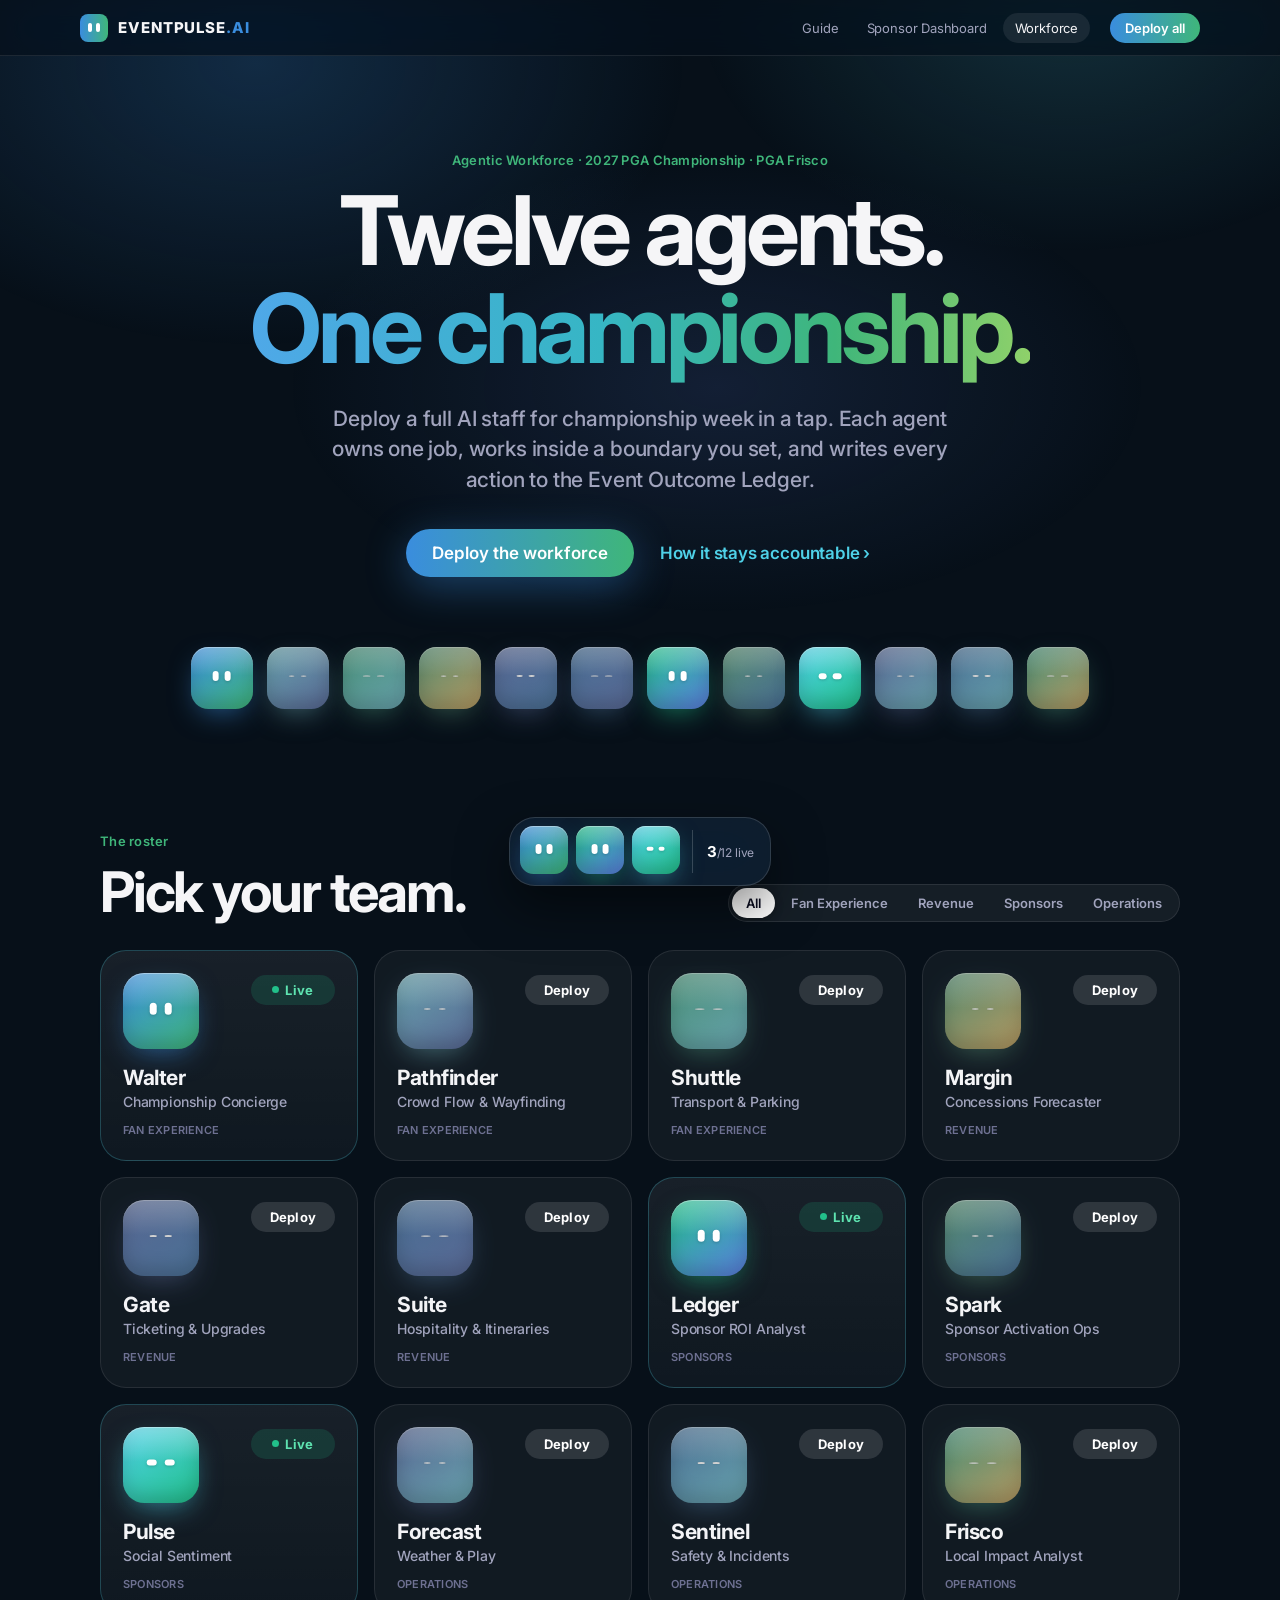
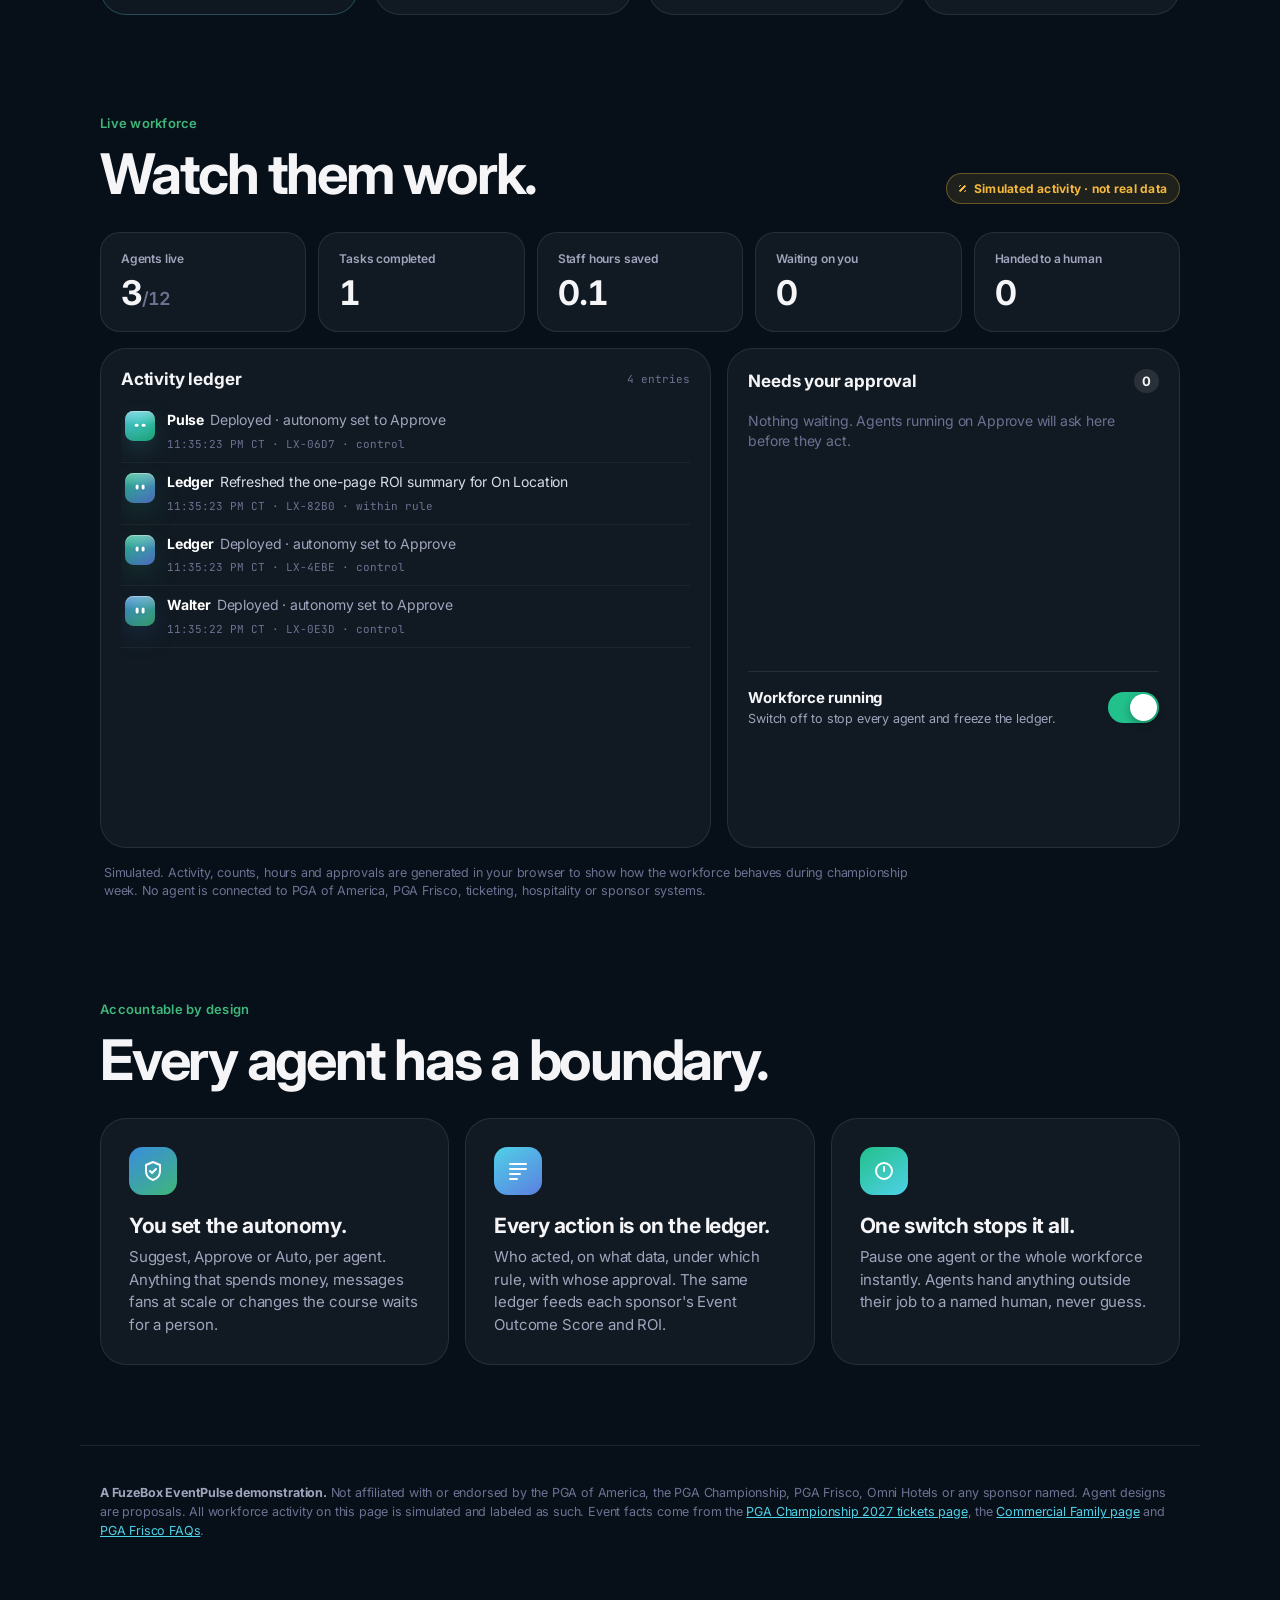
==== commit 4f5c1cf7: "Retitle site: EventPulse Demo: 2027 PGA Championship at PGA Frisco Co-authored-by: Perplexity <norep" ====
--- a/agents/index.html
+++ b/agents/index.html
@@ -3,7 +3,7 @@
 <head>
 <meta charset="utf-8">
 <meta name="viewport" content="width=device-width, initial-scale=1, viewport-fit=cover">
-<title>Agentic Workforce · EventPulse · 2027 PGA Championship</title>
+<title>Agentic Workforce · EventPulse Demo: 2027 PGA Championship at PGA Frisco</title>
 <meta name="description" content="Deploy the EventPulse agentic workforce for the 2027 PGA Championship at PGA Frisco: twelve AI agents across fan experience, revenue, sponsors and operations, each with a human-approval boundary and a ledger entry for every action.">
 <meta name="theme-color" content="#071019">
 <link rel="preconnect" href="https://fonts.googleapis.com">
